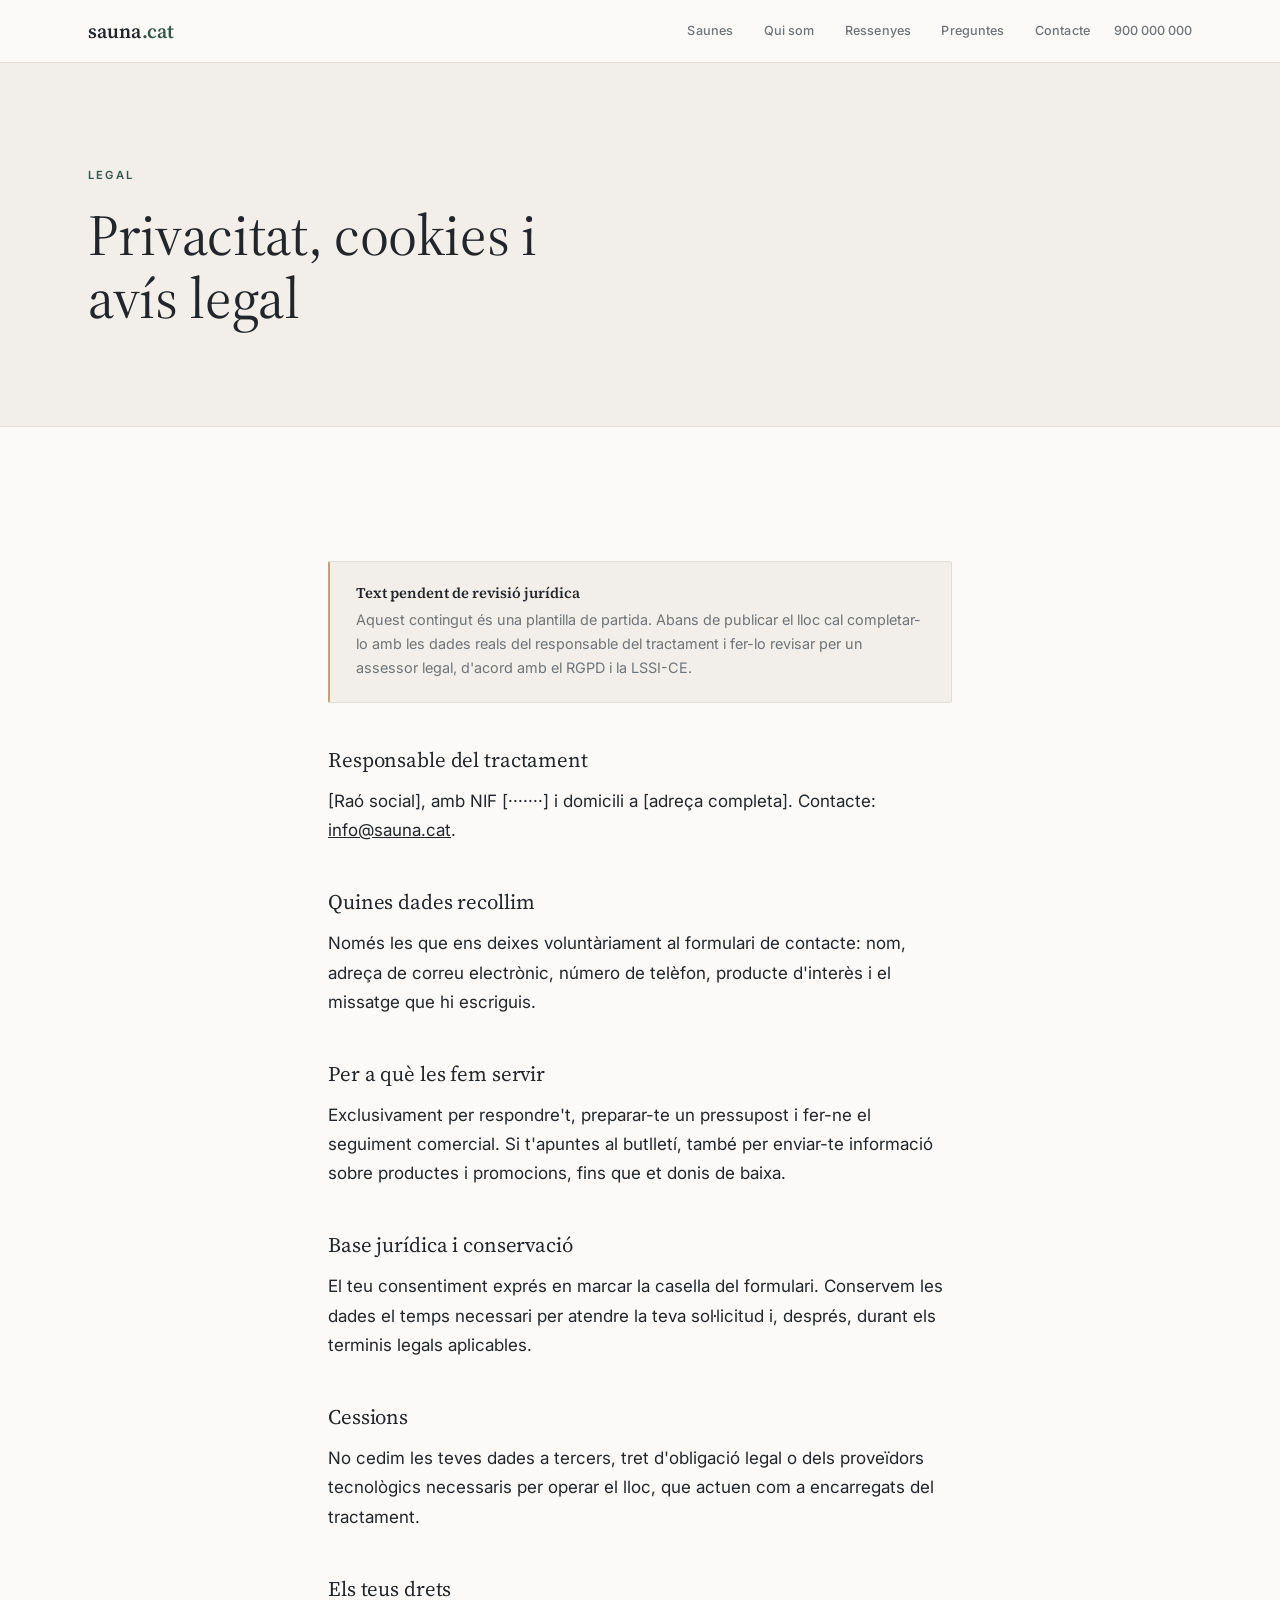
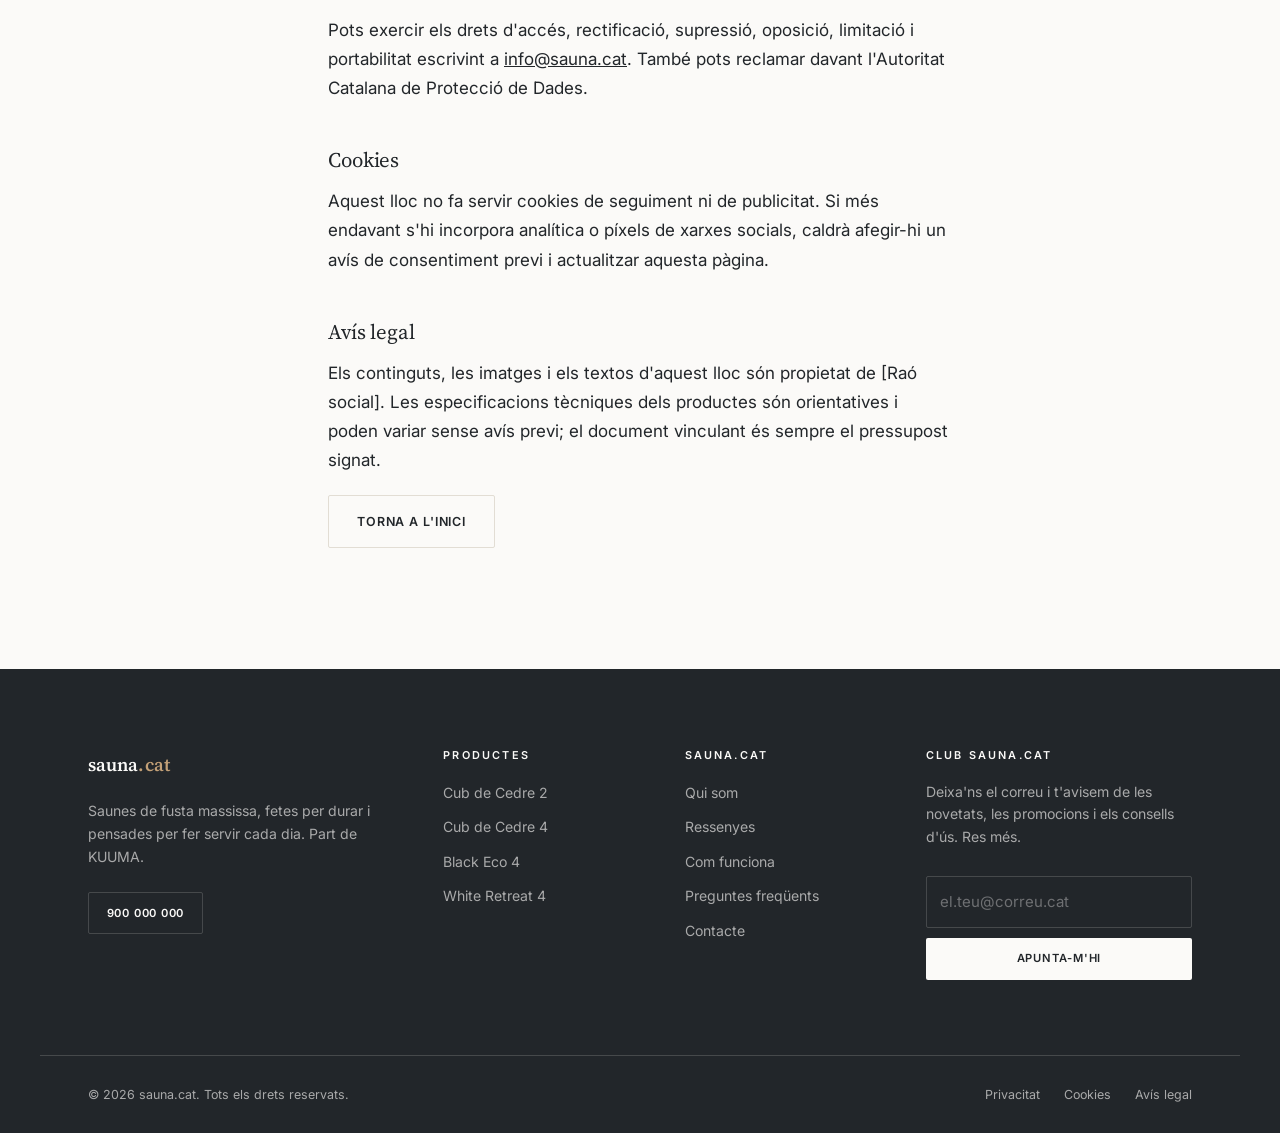
==== privacitat.html @ 66b25e7d "Lloc web estàtic de sauna.cat Web en català per a sauna.cat, divisió domèstica de KUUMA: HTML, CSS i" ====
﻿<!DOCTYPE html>
<html lang="ca">
<head>
<meta charset="utf-8">
<meta name="viewport" content="width=device-width, initial-scale=1">
<title>Privacitat i avís legal · sauna.cat</title>
<meta name="description" content="Política de privacitat, cookies i avís legal de sauna.cat.">
<meta name="robots" content="noindex, follow">
<meta name="theme-color" content="#22262A">
<link rel="icon" href="assets/img/favicon.svg" type="image/svg+xml">
<link rel="preconnect" href="https://fonts.googleapis.com">
<link rel="preconnect" href="https://fonts.gstatic.com" crossorigin>
<link rel="stylesheet" href="https://fonts.googleapis.com/css2?family=Inter:wght@400;500;600&family=Source+Serif+4:ital,opsz,wght@0,8..60,400;0,8..60,600;1,8..60,400&display=swap"><link rel="stylesheet" href="assets/css/estils.css">
</head>
<body>
<a class="salta" href="#principal">Salta al contingut</a>

<header class="capcalera">
  <div class="contenidor capcalera__cos">
    <a class="logotip" href="index.html" aria-label="sauna.cat, inici">
      <span class="logotip__marca">sauna</span><span class="logotip__punt">.cat</span>
    </a>
    <nav class="nav" aria-label="Navegació principal">
      <a href="index.html#saunes" class="nav__enllac">Saunes</a>
      <a href="index.html#qui-som" class="nav__enllac">Qui som</a>
      <a href="index.html#ressenyes" class="nav__enllac">Ressenyes</a>
      <a href="index.html#preguntes" class="nav__enllac">Preguntes</a>
      <a href="index.html#contacte" class="nav__enllac">Contacte</a>
    </nav>
    <div class="capcalera__accions">
      <a class="capcalera__tel" href="tel:+34900000000">900 000 000</a>
      <button class="hamburguesa" aria-expanded="false" aria-controls="menu-mobil" aria-label="Obre el menú">
        <span></span><span></span><span></span>
      </button>
    </div>
  </div>
  <div class="menu-mobil" id="menu-mobil" hidden>
    <a href="index.html#saunes">Saunes</a>
    <a href="index.html#qui-som">Qui som</a>
    <a href="index.html#ressenyes">Ressenyes</a>
    <a href="index.html#preguntes">Preguntes</a>
    <a href="index.html#contacte">Contacte</a>
    <a href="tel:+34900000000" class="menu-mobil__tel">900 000 000</a>
  </div>
</header>

<main id="principal">

<section class="capcalera-pagina">
  <div class="contenidor">
    <p class="etiqueta">Legal</p>
    <h1>Privacitat, cookies i avís legal</h1>
  </div>
</section>

<section class="seccio">
  <div class="contenidor contenidor--estret text-llarg">
    <div class="quadre-avis quadre-avis--alerta">
      <h3>Text pendent de revisió jurídica</h3>
      <p>
        Aquest contingut és una plantilla de partida. Abans de publicar el lloc cal completar-lo amb
        les dades reals del responsable del tractament i fer-lo revisar per un assessor legal,
        d'acord amb el RGPD i la LSSI-CE.
      </p>
    </div>

    <h2>Responsable del tractament</h2>
    <p>[Raó social], amb NIF [·······] i domicili a [adreça completa]. Contacte: <a href="mailto:info@sauna.cat">info@sauna.cat</a>.</p>

    <h2>Quines dades recollim</h2>
    <p>
      Només les que ens deixes voluntàriament al formulari de contacte: nom, adreça de correu
      electrònic, número de telèfon, producte d'interès i el missatge que hi escriguis.
    </p>

    <h2>Per a què les fem servir</h2>
    <p>
      Exclusivament per respondre't, preparar-te un pressupost i fer-ne el seguiment comercial. Si
      t'apuntes al butlletí, també per enviar-te informació sobre productes i promocions, fins que
      et donis de baixa.
    </p>

    <h2>Base jurídica i conservació</h2>
    <p>
      El teu consentiment exprés en marcar la casella del formulari. Conservem les dades el temps
      necessari per atendre la teva sol·licitud i, després, durant els terminis legals aplicables.
    </p>

    <h2>Cessions</h2>
    <p>
      No cedim les teves dades a tercers, tret d'obligació legal o dels proveïdors tecnològics
      necessaris per operar el lloc, que actuen com a encarregats del tractament.
    </p>

    <h2>Els teus drets</h2>
    <p>
      Pots exercir els drets d'accés, rectificació, supressió, oposició, limitació i portabilitat
      escrivint a <a href="mailto:info@sauna.cat">info@sauna.cat</a>. També pots reclamar davant
      l'Autoritat Catalana de Protecció de Dades.
    </p>

    <h2 id="cookies">Cookies</h2>
    <p>
      Aquest lloc no fa servir cookies de seguiment ni de publicitat. Si més endavant s'hi incorpora
      analítica o píxels de xarxes socials, caldrà afegir-hi un avís de consentiment previ i
      actualitzar aquesta pàgina.
    </p>

    <h2 id="avis-legal">Avís legal</h2>
    <p>
      Els continguts, les imatges i els textos d'aquest lloc són propietat de [Raó social]. Les
      especificacions tècniques dels productes són orientatives i poden variar sense avís previ; el
      document vinculant és sempre el pressupost signat.
    </p>

    <p><a class="boto boto--contorn" href="index.html">Torna a l'inici</a></p>
  </div>
</section>

</main>

<footer class="peu">
  <div class="contenidor peu__superior">
    <div class="peu__marca">
      <a class="logotip" href="index.html"><span class="logotip__marca">sauna</span><span class="logotip__punt">.cat</span></a>
      <p class="peu__lema">Saunes de fusta massissa, fetes per durar i pensades per fer servir cada dia. Part de KUUMA.</p>
      <a class="boto boto--contorn boto--petit" href="tel:+34900000000">900 000 000</a>
    </div>
    <div class="peu__columna">
      <h3>Productes</h3>
      <a href="productes/cub-de-cedre-2.html">Cub de Cedre 2</a>
      <a href="productes/cub-de-cedre-4.html">Cub de Cedre 4</a>
      <a href="productes/black-eco-4.html">Black Eco 4</a>
      <a href="productes/white-retreat-4.html">White Retreat 4</a>
    </div>
    <div class="peu__columna">
      <h3>sauna.cat</h3>
      <a href="index.html#qui-som">Qui som</a>
      <a href="index.html#ressenyes">Ressenyes</a>
      <a href="index.html#com-funciona">Com funciona</a>
      <a href="index.html#preguntes">Preguntes freqüents</a>
      <a href="index.html#contacte">Contacte</a>
    </div>
    <div class="peu__columna peu__columna--butlleti">
      <h3>Club sauna.cat</h3>
      <p>Deixa'ns el correu i t'avisem de les novetats, les promocions i els consells d'ús. Res més.</p>
      <form class="butlleti" data-formulari-butlleti novalidate>
        <label class="oculta-visual" for="butlleti-correu">Correu electrònic</label>
        <input id="butlleti-correu" type="email" name="correu" placeholder="el.teu@correu.cat" required>
        <button class="boto boto--primari boto--petit" type="submit">Apunta-m'hi</button>
        <p class="butlleti__resposta" role="status" aria-live="polite"></p>
      </form>
    </div>
  </div>
  <div class="contenidor peu__inferior">
    <p>© 2026 sauna.cat. Tots els drets reservats.</p>
    <nav aria-label="Enllaços legals">
      <a href="privacitat.html">Privacitat</a>
      <a href="privacitat.html#cookies">Cookies</a>
      <a href="privacitat.html#avis-legal">Avís legal</a>
    </nav>
  </div>
</footer>

<script src="assets/js/principal.js"></script>
</body>
</html>
---- assets/css/estils.css ----
/* =========================================================================
   sauna.cat · full d'estils
   Llenguatge visual nòrdic: paper d'os, pedra, grafit i avet.
   Poc color, molt aire, línies fines i cap ombra innecessària.

   1. Variables i base
   2. Tipografia i utilitats
   3. Botons i distintius
   4. Capçalera, marquesina i menú
   5. Heroi i capçaleres de pàgina
   6. Seccions genèriques
   7. Targetes de producte
   8. Fitxa de producte
   9. Formularis i modal
  10. Peu de pàgina
  11. Responsive
   ========================================================================= */

/* 1. Variables i base ----------------------------------------------------- */

:root {
  /* superfícies */
  --os: #fbfaf8;
  --sorra: #f2efea;
  --pedra: #e6e1d9;
  --grafit: #22262a;
  --grafit-2: #2c3136;

  /* text */
  --tinta: #22262a;
  --pissarra: #6e7478;

  /* accents */
  --avet: #35544a;
  --avet-clar: #7d9a8f;
  --bedoll: #c3a077;
  --gel: #7c99a8;

  /* línies */
  --linia: #e2ddd4;
  --linia-fosca: rgba(251, 250, 248, 0.16);

  --radi: 2px;
  --radi-gran: 3px;

  /* Titulars amb serif de to editorial; text i interfície amb grotesca neutra. */
  --tipo-titol: "Source Serif 4", "Iowan Old Style", Georgia, "Times New Roman", serif;
  --tipo: "Inter", "Segoe UI", system-ui, -apple-system, "Helvetica Neue", Arial, sans-serif;
  --ample: 1200px;
  --ample-estret: 720px;
  --transicio: 0.25s cubic-bezier(0.4, 0, 0.2, 1);
}

*,
*::before,
*::after {
  box-sizing: border-box;
}

html {
  scroll-behavior: smooth;
  scroll-padding-top: 76px;
  -webkit-text-size-adjust: 100%;
}

body {
  margin: 0;
  font-family: var(--tipo);
  font-size: 17px;
  line-height: 1.72;
  color: var(--tinta);
  background: var(--os);
  -webkit-font-smoothing: antialiased;
}

img {
  max-width: 100%;
  height: auto;
  display: block;
}

a {
  color: inherit;
}

button {
  font: inherit;
  cursor: pointer;
}

:focus-visible {
  outline: 2px solid var(--avet);
  outline-offset: 3px;
}

.salta {
  position: absolute;
  left: -9999px;
  top: 0;
  z-index: 200;
  background: var(--grafit);
  color: var(--os);
  padding: 0.75rem 1.25rem;
}

.salta:focus {
  left: 0;
}

.oculta-visual {
  position: absolute;
  width: 1px;
  height: 1px;
  overflow: hidden;
  clip: rect(0 0 0 0);
  white-space: nowrap;
}

/* 2. Tipografia i utilitats ----------------------------------------------- */

h1,
h2,
h3 {
  margin: 0 0 0.7em;
  font-family: var(--tipo-titol);
  font-weight: 400;
  line-height: 1.18;
  letter-spacing: -0.006em;
}

h1 {
  font-size: clamp(2.2rem, 4.6vw, 3.6rem);
  line-height: 1.1;
}

h2 {
  font-size: clamp(1.7rem, 3vw, 2.4rem);
}

h3 {
  font-size: 1.1rem;
  font-weight: 600;
  letter-spacing: 0;
}

p {
  margin: 0 0 1.15em;
}

.contenidor {
  width: 100%;
  max-width: var(--ample);
  margin: 0 auto;
  padding: 0 clamp(1.25rem, 5vw, 3rem);
}

.contenidor--estret {
  max-width: var(--ample-estret);
}

.centrat {
  text-align: center;
}

.etiqueta {
  display: inline-block;
  margin: 0 0 1.1rem;
  font-size: 0.7rem;
  font-weight: 600;
  letter-spacing: 0.2em;
  text-transform: uppercase;
  color: var(--avet);
}

.etiqueta--clara {
  color: var(--bedoll);
}

.llista-marcada {
  list-style: none;
  margin: 1.6rem 0;
  padding: 0;
  display: grid;
  gap: 0.7rem;
}

.llista-marcada li {
  position: relative;
  padding-left: 1.7rem;
  line-height: 1.55;
}

.llista-marcada li::before {
  content: "";
  position: absolute;
  left: 0;
  top: 0.45em;
  width: 0.8rem;
  height: 0.42rem;
  border-left: 1.5px solid var(--avet);
  border-bottom: 1.5px solid var(--avet);
  transform: rotate(-45deg);
}

.text-llarg h2 {
  margin-top: 2.8rem;
  font-size: 1.3rem;
}

.peu-nota {
  margin: 3rem auto 0;
  max-width: 640px;
  font-size: 0.84rem;
  line-height: 1.65;
  opacity: 0.55;
  text-align: center;
}

.icona {
  width: 24px;
  height: 24px;
}

.estrelles {
  color: var(--bedoll);
  letter-spacing: 0.24em;
  font-size: 0.8rem;
}

.estrelles--gran {
  font-size: 1.25rem;
}

/* 3. Botons i distintius --------------------------------------------------- */

.boto {
  display: inline-flex;
  align-items: center;
  justify-content: center;
  gap: 0.5rem;
  padding: 0.9rem 1.75rem;
  border: 1px solid transparent;
  border-radius: var(--radi);
  font-size: 0.78rem;
  font-weight: 600;
  letter-spacing: 0.07em;
  text-transform: uppercase;
  text-decoration: none;
  text-align: center;
  transition: background var(--transicio), color var(--transicio), border-color var(--transicio);
}

.boto--primari {
  background: var(--grafit);
  color: var(--os);
}

.boto--primari:hover {
  background: var(--avet);
}

.boto--contorn {
  border-color: var(--linia);
  color: var(--tinta);
  background: transparent;
}

.boto--contorn:hover {
  border-color: var(--grafit);
  background: var(--grafit);
  color: var(--os);
}

.boto--clar {
  background: var(--os);
  color: var(--grafit);
}

.boto--clar:hover {
  background: var(--bedoll);
  color: var(--grafit);
}

.boto--petit {
  padding: 0.65rem 1.1rem;
  font-size: 0.7rem;
}

.boto--ple {
  width: 100%;
}

.seccio--fosca .boto--contorn,
.peu .boto--contorn {
  color: var(--os);
  border-color: var(--linia-fosca);
}

.seccio--fosca .boto--contorn:hover,
.peu .boto--contorn:hover {
  background: var(--os);
  border-color: var(--os);
  color: var(--grafit);
}

.distintiu {
  position: absolute;
  z-index: 2;
  padding: 0.35rem 0.65rem;
  border-radius: var(--radi);
  font-size: 0.62rem;
  font-weight: 600;
  letter-spacing: 0.12em;
  text-transform: uppercase;
}

.distintiu--oferta {
  top: 0.85rem;
  left: 0.85rem;
  background: var(--avet);
  color: var(--os);
}

.distintiu--tipus {
  top: 0.85rem;
  right: 0.85rem;
  background: rgba(251, 250, 248, 0.88);
  color: var(--pissarra);
}

/* 4. Capçalera, marquesina i menú ------------------------------------------ */

.marquesina {
  background: var(--grafit);
  color: rgba(251, 250, 248, 0.72);
  overflow: hidden;
  padding: 0.4rem 0;
}

.marquesina__pista {
  display: flex;
  width: max-content;
  animation: desplaca 62s linear infinite;
}

.marquesina__item {
  padding: 0 1.75rem;
  font-size: 0.62rem;
  font-weight: 500;
  letter-spacing: 0.24em;
  text-transform: uppercase;
  white-space: nowrap;
}

.marquesina__item::after {
  content: "·";
  margin-left: 1.75rem;
  opacity: 0.35;
}

@keyframes desplaca {
  from {
    transform: translateX(0);
  }
  to {
    transform: translateX(-33.333%);
  }
}

.capcalera {
  position: sticky;
  top: 0;
  z-index: 90;
  background: rgba(251, 250, 248, 0.9);
  backdrop-filter: blur(14px);
  border-bottom: 1px solid var(--linia);
  transition: box-shadow var(--transicio);
}

.capcalera__cos {
  display: flex;
  align-items: center;
  justify-content: space-between;
  gap: 1.5rem;
  min-height: 62px;
  transition: min-height var(--transicio);
}

/* En desplaçar-se, la capçalera s'aprima uns quants píxels. */
.capcalera.es-compacta .capcalera__cos {
  min-height: 52px;
}

.logotip {
  font-family: var(--tipo-titol);
  font-size: 1.24rem;
  font-weight: 600;
  letter-spacing: 0.005em;
  text-decoration: none;
  white-space: nowrap;
}

.logotip__punt {
  color: var(--avet);
}

.nav {
  display: flex;
  gap: 1.9rem;
  margin-left: auto;
}

.nav__enllac {
  position: relative;
  font-size: 0.79rem;
  font-weight: 500;
  letter-spacing: 0.01em;
  text-decoration: none;
  padding: 0.3rem 0;
  color: var(--pissarra);
  transition: color var(--transicio);
}

.nav__enllac:hover,
.nav__enllac.es-actiu {
  color: var(--tinta);
}

.nav__enllac::after {
  content: "";
  position: absolute;
  left: 0;
  bottom: 0;
  width: 0;
  height: 1px;
  background: var(--avet);
  transition: width var(--transicio);
}

.nav__enllac:hover::after,
.nav__enllac.es-actiu::after {
  width: 100%;
}

.capcalera__accions {
  display: flex;
  align-items: center;
  gap: 1rem;
}

.capcalera__tel {
  font-size: 0.79rem;
  font-weight: 500;
  color: var(--pissarra);
  text-decoration: none;
  white-space: nowrap;
  transition: color var(--transicio);
}

.capcalera__tel:hover {
  color: var(--tinta);
}

.hamburguesa {
  display: none;
  flex-direction: column;
  justify-content: center;
  gap: 5px;
  width: 38px;
  height: 38px;
  padding: 0;
  border: 0;
  background: transparent;
}

.hamburguesa span {
  display: block;
  width: 19px;
  height: 1.5px;
  margin: 0 auto;
  background: var(--tinta);
  transition: transform var(--transicio), opacity var(--transicio);
}

.hamburguesa[aria-expanded="true"] span:nth-child(1) {
  transform: translateY(6.5px) rotate(45deg);
}

.hamburguesa[aria-expanded="true"] span:nth-child(2) {
  opacity: 0;
}

.hamburguesa[aria-expanded="true"] span:nth-child(3) {
  transform: translateY(-6.5px) rotate(-45deg);
}

/* L'atribut `hidden` ha de guanyar sobre el `display: grid` d'aquí sota. */
.menu-mobil[hidden] {
  display: none;
}

.menu-mobil {
  display: grid;
  border-top: 1px solid var(--linia);
  background: var(--os);
  padding: 0.25rem clamp(1.25rem, 5vw, 3rem) 1.25rem;
}

.menu-mobil a {
  padding: 0.85rem 0;
  border-bottom: 1px solid var(--linia);
  font-size: 0.92rem;
  font-weight: 500;
  text-decoration: none;
}

.menu-mobil__tel {
  color: var(--avet);
  border-bottom: 0;
}

/* 5. Heroi i capçaleres de pàgina ------------------------------------------ */

.heroi {
  position: relative;
  display: flex;
  align-items: flex-end;
  min-height: min(76vh, 680px);
  padding: 5rem 0 4rem;
  color: var(--os);
  background: var(--grafit);
  overflow: hidden;
}

.heroi__fons {
  position: absolute;
  inset: 0;
  width: 100%;
  height: 100%;
  object-fit: cover;
}

.heroi__cos {
  position: relative;
  z-index: 2;
  max-width: 760px;
}

.heroi h1 {
  margin-bottom: 1.2rem;
  font-weight: 400;
}

.heroi h1 span {
  color: var(--bedoll);
}

.heroi__text {
  max-width: 520px;
  font-size: 1.02rem;
  color: rgba(251, 250, 248, 0.8);
}

.heroi__accions {
  display: flex;
  flex-wrap: wrap;
  gap: 0.75rem;
  margin: 2rem 0 2.4rem;
}

.heroi__punts {
  display: flex;
  flex-wrap: wrap;
  gap: 2rem;
  margin: 0;
  padding: 1.5rem 0 0;
  list-style: none;
  border-top: 1px solid var(--linia-fosca);
  font-size: 0.72rem;
  font-weight: 500;
  letter-spacing: 0.1em;
  text-transform: uppercase;
  color: rgba(251, 250, 248, 0.72);
}

.capcalera-pagina {
  padding: clamp(3.5rem, 8vw, 6rem) 0 clamp(2.5rem, 5vw, 3.5rem);
  background: var(--sorra);
  border-bottom: 1px solid var(--linia);
}

.capcalera-pagina h1 {
  max-width: 18ch;
}

.capcalera-pagina__text {
  max-width: 60ch;
  font-size: 1.02rem;
  color: var(--pissarra);
}

/* 6. Seccions genèriques ---------------------------------------------------- */

.seccio {
  padding: clamp(4rem, 8vw, 7.5rem) 0;
}

.seccio--crema {
  background: var(--sorra);
}

.seccio--fosca {
  background: var(--grafit);
  color: rgba(251, 250, 248, 0.82);
}

.seccio--fosca h2,
.seccio--fosca h3 {
  color: var(--os);
}

.seccio--fosca .etiqueta {
  color: var(--bedoll);
}

.seccio__capcalera {
  max-width: 640px;
  margin: 0 auto clamp(2.5rem, 5vw, 4rem);
  text-align: center;
}

.seccio__capcalera--esquerra {
  margin-left: 0;
  text-align: left;
}

.seccio__intro {
  font-size: 1rem;
  color: var(--pissarra);
  margin-bottom: 0;
}

.seccio--fosca .seccio__intro {
  color: rgba(251, 250, 248, 0.65);
}

/* Garanties */

.seccio--garanties {
  padding: 0;
}

.garanties {
  display: grid;
  grid-template-columns: repeat(3, 1fr);
  gap: 0;
  border-bottom: 1px solid var(--linia);
  max-width: none;
  padding: 0;
}

.garantia {
  padding: clamp(2.2rem, 4vw, 3.2rem) clamp(1.5rem, 3vw, 2.6rem);
  text-align: center;
  border-left: 1px solid var(--linia);
}

.garantia:first-child {
  border-left: 0;
}

.garantia__icona {
  display: inline-flex;
  align-items: center;
  justify-content: center;
  width: 44px;
  height: 44px;
  margin-bottom: 1.1rem;
  color: var(--avet);
}

.garantia h3 {
  font-size: 0.96rem;
  margin-bottom: 0.45rem;
}

.garantia p {
  margin: 0;
  font-size: 0.9rem;
  line-height: 1.6;
  color: var(--pissarra);
}

/* Blocs de dues columnes */

.duo {
  display: grid;
  grid-template-columns: 1fr 1fr;
  gap: clamp(2.5rem, 6vw, 5.5rem);
  align-items: center;
}

.duo--invertit .duo__text {
  order: 2;
}

.duo__text h2 {
  margin-bottom: 1.1rem;
}

.duo__text p {
  color: var(--pissarra);
}

.duo__imatge {
  margin: 0;
}

.duo__imatge img {
  width: 100%;
  border-radius: var(--radi-gran);
}

.duo__imatge figcaption {
  margin-top: 1rem;
  font-size: 0.82rem;
  color: var(--pissarra);
}

/* Beneficis */

.beneficis {
  display: grid;
  grid-template-columns: repeat(auto-fit, minmax(250px, 1fr));
  gap: clamp(2rem, 4vw, 3.5rem);
}

.benefici {
  padding-top: 1.5rem;
  border-top: 1px solid var(--linia-fosca);
}

.seccio:not(.seccio--fosca) .benefici {
  border-top-color: var(--linia);
}

.benefici h3 {
  font-size: 1.1rem;
  margin-bottom: 0.5rem;
}

.benefici__text {
  font-size: 0.92rem;
  opacity: 0.7;
  margin-bottom: 1.3rem;
}

.benefici ul {
  margin: 0;
  padding: 0;
  list-style: none;
  display: grid;
  gap: 0.6rem;
}

.benefici li {
  position: relative;
  padding-left: 1.2rem;
  font-size: 0.92rem;
  line-height: 1.5;
}

.benefici li::before {
  content: "";
  position: absolute;
  left: 0;
  top: 0.68em;
  width: 5px;
  height: 1px;
  background: var(--bedoll);
}

.seccio:not(.seccio--fosca) .benefici li::before {
  background: var(--avet-clar);
}

/* Passos */

.passos {
  display: grid;
  grid-template-columns: repeat(auto-fit, minmax(210px, 1fr));
  gap: clamp(1.8rem, 3.5vw, 3rem);
  margin: 0;
  padding: 0;
  list-style: none;
}

.pas {
  padding-top: 1.3rem;
  border-top: 1px solid var(--grafit);
}

.pas__numero {
  display: block;
  margin-bottom: 0.9rem;
  font-size: 0.72rem;
  font-weight: 600;
  letter-spacing: 0.18em;
  color: var(--avet);
}

.pas h3 {
  font-size: 1rem;
  margin-bottom: 0.4rem;
}

.pas p {
  margin: 0;
  font-size: 0.91rem;
  line-height: 1.6;
  color: var(--pissarra);
}

/* Testimonis */

.testimonis {
  display: grid;
  grid-template-columns: repeat(auto-fit, minmax(270px, 1fr));
  gap: clamp(1.5rem, 3vw, 2.5rem);
}

.testimoni {
  margin: 0;
  padding-top: 1.4rem;
  border-top: 1px solid var(--linia);
  display: flex;
  flex-direction: column;
  gap: 1rem;
}

.testimoni blockquote {
  margin: 0;
  font-size: 0.98rem;
  line-height: 1.65;
  color: var(--tinta);
}

.testimoni figcaption {
  margin-top: auto;
  font-size: 0.8rem;
  font-weight: 600;
  color: var(--tinta);
}

.testimoni figcaption span {
  display: block;
  margin-top: 0.25rem;
  font-weight: 400;
  letter-spacing: 0.14em;
  text-transform: uppercase;
  font-size: 0.64rem;
  color: var(--pissarra);
}

.testimonis + .centrat {
  margin-top: 3rem;
}

.cita-gran {
  margin: 1.4rem 0 1rem;
  font-family: var(--tipo-titol);
  font-size: clamp(1.25rem, 2.5vw, 1.7rem);
  line-height: 1.5;
  font-weight: 400;
  font-style: italic;
  color: var(--os);
}

.cita-gran__autor {
  font-size: 0.72rem;
  font-weight: 500;
  letter-spacing: 0.18em;
  text-transform: uppercase;
  color: var(--bedoll);
}

/* FAQ */

.faq {
  border-top: 1px solid var(--linia);
}

.faq__item {
  border-bottom: 1px solid var(--linia);
}

.faq__item summary {
  position: relative;
  padding: 1.35rem 3rem 1.35rem 0;
  font-size: 0.99rem;
  font-weight: 500;
  cursor: pointer;
  list-style: none;
  transition: color var(--transicio);
}

.faq__item summary:hover {
  color: var(--avet);
}

.faq__item summary::-webkit-details-marker {
  display: none;
}

.faq__item summary::before,
.faq__item summary::after {
  content: "";
  position: absolute;
  right: 0.5rem;
  top: 50%;
  background: var(--avet);
  transition: transform var(--transicio), opacity var(--transicio);
}

.faq__item summary::before {
  width: 13px;
  height: 1px;
  transform: translateY(-50%);
}

.faq__item summary::after {
  width: 1px;
  height: 13px;
  right: 14px; /* centrat sobre la barra horitzontal */
  transform: translateY(-50%);
}

.faq__item[open] summary::after {
  opacity: 0;
}

.faq__resposta {
  padding: 0 3rem 1.6rem 0;
  color: var(--pissarra);
}

.faq__resposta p {
  margin: 0;
  line-height: 1.7;
}

/* CTA final */

.cta-final {
  background: var(--sorra);
  border-top: 1px solid var(--linia);
}

.cta-final__text {
  font-size: 1.02rem;
  color: var(--pissarra);
}

.cta-final__accions {
  display: flex;
  flex-wrap: wrap;
  justify-content: center;
  gap: 0.75rem;
  margin-top: 2rem;
}

/* Quadre d'avís */

.quadre-avis {
  margin: 2rem 0 0;
  padding: 1.4rem 1.6rem;
  border: 1px solid var(--linia);
  background: var(--sorra);
  border-radius: var(--radi);
}

.seccio--crema .quadre-avis {
  background: var(--os);
}

.quadre-avis h3 {
  margin-bottom: 0.4rem;
  font-size: 0.92rem;
}

.quadre-avis p {
  margin: 0;
  font-size: 0.9rem;
  line-height: 1.65;
  color: var(--pissarra);
}

.quadre-avis--alerta {
  border-left: 2px solid var(--bedoll);
}

/* 7. Targetes de producte --------------------------------------------------- */

.graella {
  display: grid;
  grid-template-columns: repeat(auto-fit, minmax(260px, 1fr));
  gap: clamp(1.5rem, 3vw, 2.75rem);
}

.targeta {
  display: flex;
  flex-direction: column;
}

.targeta__imatge {
  position: relative;
  display: block;
  background: var(--sorra);
  border: 1px solid var(--linia);
  border-radius: var(--radi-gran);
  overflow: hidden;
}

.seccio--crema .targeta__imatge {
  background: var(--os);
}

.targeta__imatge img {
  width: 100%;
  aspect-ratio: 4 / 3;
  object-fit: cover;
  transition: transform 0.5s cubic-bezier(0.2, 0.7, 0.3, 1);
}

.targeta__imatge:hover img {
  transform: scale(1.03);
}

.targeta__cos {
  display: flex;
  flex-direction: column;
  gap: 0.3rem;
  padding: 1.3rem 0 0;
  flex: 1;
}

.targeta__titol {
  margin: 0;
  font-size: 1.1rem;
}

.targeta__titol a {
  text-decoration: none;
}

.targeta__subtitol {
  margin: 0;
  font-size: 0.86rem;
  color: var(--pissarra);
}

.targeta__preu {
  margin: 0.7rem 0 1.3rem;
  display: flex;
  align-items: baseline;
  gap: 0.6rem;
}

.targeta__preu strong {
  font-family: var(--tipo-titol);
  font-size: 1.18rem;
  font-weight: 600;
}

.targeta__preu s {
  color: var(--pissarra);
  font-size: 0.88rem;
}

.targeta__accions {
  display: flex;
  gap: 0.6rem;
  margin-top: auto;
}

.targeta__accions .boto {
  flex: 1;
}

/* 8. Fitxa de producte ------------------------------------------------------ */

.molla {
  padding: 1.1rem 0;
  border-bottom: 1px solid var(--linia);
  font-size: 0.76rem;
  color: var(--pissarra);
}

.molla a {
  text-decoration: none;
}

.molla a:hover {
  color: var(--tinta);
}

.molla span {
  margin: 0 0.4rem;
  opacity: 0.45;
}

.fitxa {
  padding: clamp(2.5rem, 5vw, 4.5rem) 0;
}

.fitxa__cos {
  display: grid;
  grid-template-columns: 1.1fr 1fr;
  gap: clamp(2.5rem, 6vw, 5rem);
  align-items: start;
}

.fitxa__galeria {
  position: relative;
  border: 1px solid var(--linia);
  border-radius: var(--radi-gran);
  overflow: hidden;
  background: var(--sorra);
}

.fitxa__galeria img {
  width: 100%;
}

/* Galeria amb miniatures (fitxes amb fotografia) */

.galeria__principal {
  aspect-ratio: 4 / 3;
  object-fit: cover;
}

.galeria__minis {
  display: grid;
  grid-template-columns: repeat(3, 1fr);
  gap: 0.6rem;
  margin-top: 0.6rem;
}

.galeria__mini {
  padding: 0;
  border: 1px solid var(--linia);
  border-radius: var(--radi);
  overflow: hidden;
  background: var(--sorra);
  transition: border-color var(--transicio), opacity var(--transicio);
  opacity: 0.75;
}

.galeria__mini:hover {
  opacity: 1;
}

.galeria__mini[aria-current="true"] {
  border-color: var(--avet);
  opacity: 1;
}

.galeria__mini img {
  width: 100%;
  aspect-ratio: 4 / 3;
  object-fit: cover;
  display: block;
}

.fitxa__info h1 {
  font-size: clamp(1.9rem, 3.6vw, 2.7rem);
  margin-bottom: 0.35rem;
}

.fitxa__subtitol {
  font-size: 1rem;
  color: var(--pissarra);
}

.fitxa__preu {
  display: flex;
  align-items: baseline;
  flex-wrap: wrap;
  gap: 0.8rem;
  margin: 1.6rem 0;
  padding-bottom: 1.6rem;
  border-bottom: 1px solid var(--linia);
}

.fitxa__preu strong {
  font-family: var(--tipo-titol);
  font-size: 1.85rem;
  font-weight: 600;
  letter-spacing: -0.005em;
}

.fitxa__preu s {
  color: var(--pissarra);
}

.fitxa__iva {
  flex-basis: 100%;
  font-size: 0.78rem;
  color: var(--pissarra);
}

.fitxa__punts {
  margin: 1.5rem 0;
  padding: 0;
  list-style: none;
  display: grid;
  gap: 0.55rem;
}

.fitxa__punts li {
  position: relative;
  padding-left: 1.2rem;
  font-size: 0.93rem;
  line-height: 1.55;
}

.fitxa__punts li::before {
  content: "";
  position: absolute;
  left: 0;
  top: 0.72em;
  width: 6px;
  height: 1px;
  background: var(--avet-clar);
}

.fitxa__accions {
  display: grid;
  gap: 0.65rem;
  margin: 2rem 0 1.1rem;
}

.fitxa__nota {
  font-size: 0.86rem;
  line-height: 1.6;
  color: var(--pissarra);
}

.fitxa__confianca {
  display: flex;
  flex-wrap: wrap;
  gap: 1.6rem;
  margin: 1.6rem 0 0;
  padding: 1.3rem 0 0;
  border-top: 1px solid var(--linia);
  list-style: none;
  font-size: 0.7rem;
  font-weight: 500;
  letter-spacing: 0.1em;
  text-transform: uppercase;
  color: var(--pissarra);
}

.especificacions {
  display: grid;
  grid-template-columns: 1.35fr 1fr;
  gap: clamp(2.5rem, 6vw, 5rem);
  align-items: start;
}

.especificacions h2 {
  font-size: 1.35rem;
  margin-bottom: 1.3rem;
}

.especificacions dl {
  margin: 0;
  border-top: 1px solid var(--linia);
}

.especificacions dl > div {
  display: grid;
  grid-template-columns: 40% 1fr;
  gap: 1rem;
  padding: 0.9rem 0;
  border-bottom: 1px solid var(--linia);
}

.especificacions dt {
  font-weight: 500;
  font-size: 0.88rem;
}

.especificacions dd {
  margin: 0;
  font-size: 0.93rem;
  color: var(--pissarra);
}

/* 9. Formularis i modal ----------------------------------------------------- */

.formulari {
  display: grid;
  gap: 1.1rem;
}

.formulari__filera {
  display: grid;
  grid-template-columns: 1fr 1fr;
  gap: 1.1rem;
}

.camp {
  display: grid;
  gap: 0.45rem;
}

.camp label {
  font-size: 0.72rem;
  font-weight: 600;
  letter-spacing: 0.12em;
  text-transform: uppercase;
  color: var(--pissarra);
}

.camp label span {
  font-weight: 400;
  text-transform: none;
  letter-spacing: 0;
}

.camp input,
.camp select,
.camp textarea,
.butlleti input {
  width: 100%;
  padding: 0.75rem 0.85rem;
  border: 1px solid var(--linia);
  border-radius: var(--radi);
  background: var(--os);
  font: inherit;
  font-size: 0.94rem;
  color: var(--tinta);
  transition: border-color var(--transicio);
}

.camp input:focus,
.camp select:focus,
.camp textarea:focus {
  border-color: var(--avet);
  outline: none;
}

.camp input.te-error,
.camp select.te-error {
  border-color: #a6564a;
}

.camp textarea {
  resize: vertical;
  min-height: 96px;
}

.camp__ajuda {
  margin: -0.5rem 0 0;
  font-size: 0.8rem;
  color: var(--pissarra);
}

.consentiment {
  display: flex;
  align-items: flex-start;
  gap: 0.7rem;
  font-size: 0.84rem;
  line-height: 1.5;
  color: var(--pissarra);
}

.consentiment input {
  margin-top: 0.22rem;
  width: 16px;
  height: 16px;
  accent-color: var(--avet);
  flex-shrink: 0;
}

.formulari__error {
  margin: 0;
  padding: 0.7rem 0.9rem;
  border-left: 2px solid #a6564a;
  background: rgba(166, 86, 74, 0.07);
  color: #8c4437;
  font-size: 0.86rem;
}

.formulari__nota {
  margin: 0;
  font-size: 0.8rem;
  color: var(--pissarra);
  text-align: center;
}

.formulari__exit {
  text-align: center;
  padding: 1.5rem 0;
}

.formulari__exit .marca-exit {
  display: inline-flex;
  align-items: center;
  justify-content: center;
  width: 54px;
  height: 54px;
  margin-bottom: 1.3rem;
  border: 1px solid var(--avet);
  border-radius: 50%;
  color: var(--avet);
  font-size: 1.4rem;
}

.modal[hidden] {
  display: none;
}

.modal {
  position: fixed;
  inset: 0;
  z-index: 120;
  display: flex;
  align-items: center;
  justify-content: center;
  padding: 1rem;
}

.modal__vel {
  position: absolute;
  inset: 0;
  background: rgba(34, 38, 42, 0.55);
  backdrop-filter: blur(2px);
  animation: apareix 0.2s ease;
}

.modal__caixa {
  position: relative;
  z-index: 2;
  width: min(620px, 100%);
  max-height: 92vh;
  overflow-y: auto;
  padding: clamp(1.8rem, 4vw, 2.8rem);
  background: var(--os);
  border-radius: var(--radi-gran);
  animation: puja 0.28s cubic-bezier(0.2, 0.9, 0.3, 1);
}

.modal__caixa h2 {
  font-size: clamp(1.4rem, 2.8vw, 1.8rem);
}

.modal__intro {
  color: var(--pissarra);
  font-size: 0.94rem;
}

.modal__tanca {
  position: absolute;
  top: 0.8rem;
  right: 1rem;
  width: 36px;
  height: 36px;
  border: 0;
  border-radius: 50%;
  background: transparent;
  font-size: 1.5rem;
  line-height: 1;
  color: var(--pissarra);
}

.modal__tanca:hover {
  background: var(--sorra);
  color: var(--tinta);
}

@keyframes apareix {
  from {
    opacity: 0;
  }
}

@keyframes puja {
  from {
    opacity: 0;
    transform: translateY(14px);
  }
}

/* Pàgina de contacte */

.contacte {
  display: grid;
  grid-template-columns: 1.25fr 1fr;
  gap: clamp(2.5rem, 6vw, 5rem);
  align-items: start;
}

.contacte h2 {
  font-size: 1.35rem;
}

.dades {
  margin: 0 0 1.5rem;
  border-top: 1px solid var(--linia);
}

.dades > div {
  padding: 0.95rem 0;
  border-bottom: 1px solid var(--linia);
}

.dades dt {
  font-size: 0.68rem;
  font-weight: 600;
  letter-spacing: 0.16em;
  text-transform: uppercase;
  color: var(--pissarra);
  margin-bottom: 0.25rem;
}

.dades dd {
  margin: 0;
  font-size: 0.97rem;
}

.dades a {
  text-decoration: none;
  border-bottom: 1px solid var(--linia);
}

.dades a:hover {
  border-color: var(--avet);
}

/* 10. Peu de pàgina --------------------------------------------------------- */

.peu {
  background: var(--grafit);
  color: rgba(251, 250, 248, 0.62);
  padding: clamp(3.5rem, 7vw, 5rem) 0 1.75rem;
  font-size: 0.88rem;
}

.peu__superior {
  display: grid;
  grid-template-columns: 1.6fr 1fr 1fr 1.4fr;
  gap: clamp(2rem, 4vw, 3.5rem);
  padding-bottom: 3rem;
  border-bottom: 1px solid var(--linia-fosca);
}

.peu .logotip {
  color: var(--os);
  font-size: 1.15rem;
}

.peu .logotip__punt {
  color: var(--bedoll);
}

.peu__lema {
  margin: 1.1rem 0 1.5rem;
  max-width: 32ch;
  line-height: 1.65;
}

.peu__columna {
  display: flex;
  flex-direction: column;
  gap: 0.65rem;
}

.peu__columna h3 {
  margin: 0 0 0.5rem;
  font-family: var(--tipo); /* versaletes petites: millor amb la grotesca */
  color: var(--os);
  font-size: 0.68rem;
  font-weight: 600;
  letter-spacing: 0.2em;
  text-transform: uppercase;
}

.peu__columna a {
  text-decoration: none;
  transition: color var(--transicio);
}

.peu__columna a:hover {
  color: var(--os);
}

.peu__columna--butlleti p {
  margin: 0 0 1.1rem;
  line-height: 1.6;
}

.butlleti {
  display: grid;
  gap: 0.6rem;
}

.butlleti input {
  background: transparent;
  border-color: var(--linia-fosca);
  color: var(--os);
}

.butlleti input::placeholder {
  color: rgba(251, 250, 248, 0.35);
}

.butlleti .boto--primari {
  background: var(--os);
  color: var(--grafit);
}

.butlleti .boto--primari:hover {
  background: var(--bedoll);
}

.butlleti__resposta {
  margin: 0;
  font-size: 0.8rem;
  color: var(--bedoll);
}

.peu__inferior {
  display: flex;
  flex-wrap: wrap;
  align-items: center;
  justify-content: space-between;
  gap: 1rem;
  padding-top: 1.75rem;
  font-size: 0.78rem;
}

.peu__inferior p {
  margin: 0;
}

.peu__inferior nav {
  display: flex;
  gap: 1.5rem;
}

.peu__inferior a {
  text-decoration: none;
}

.peu__inferior a:hover {
  color: var(--os);
}

/* 11. Responsive ------------------------------------------------------------ */

@media (max-width: 1080px) {
  .nav {
    display: none;
  }

  .hamburguesa {
    display: flex;
  }

  .peu__superior {
    grid-template-columns: 1fr 1fr;
  }
}

@media (max-width: 880px) {
  .garanties {
    grid-template-columns: 1fr;
  }

  .garantia {
    border-left: 0;
    border-top: 1px solid var(--linia);
    text-align: left;
    display: grid;
    grid-template-columns: auto 1fr;
    gap: 0 1.2rem;
    align-items: start;
  }

  .garantia:first-child {
    border-top: 0;
  }

  .garantia__icona {
    grid-row: span 2;
    margin-bottom: 0;
  }

  .duo,
  .fitxa__cos,
  .especificacions,
  .contacte {
    grid-template-columns: 1fr;
  }

  .duo--invertit .duo__text {
    order: 0;
  }

  .capcalera__tel {
    display: none;
  }
}

@media (max-width: 720px) {
  .marquesina {
    display: none;
  }

  html {
    scroll-padding-top: 60px;
  }
}

@media (max-width: 620px) {
  body {
    font-size: 16px;
  }

  .capcalera__accions .boto--primari {
    display: none;
  }

  .formulari__filera {
    grid-template-columns: 1fr;
  }

  .targeta__accions {
    flex-direction: column;
  }

  .peu__superior {
    grid-template-columns: 1fr;
  }

  .heroi {
    min-height: 0;
    padding: 3.5rem 0;
  }

  .heroi__punts {
    gap: 1rem 1.6rem;
  }
}

@media (prefers-reduced-motion: reduce) {
  *,
  *::before,
  *::after {
    animation-duration: 0.01ms !important;
    animation-iteration-count: 1 !important;
    transition-duration: 0.01ms !important;
    scroll-behavior: auto !important;
  }
}

@media print {
  .capcalera,
  .marquesina,
  .modal,
  .peu,
  .boto {
    display: none !important;
  }
}
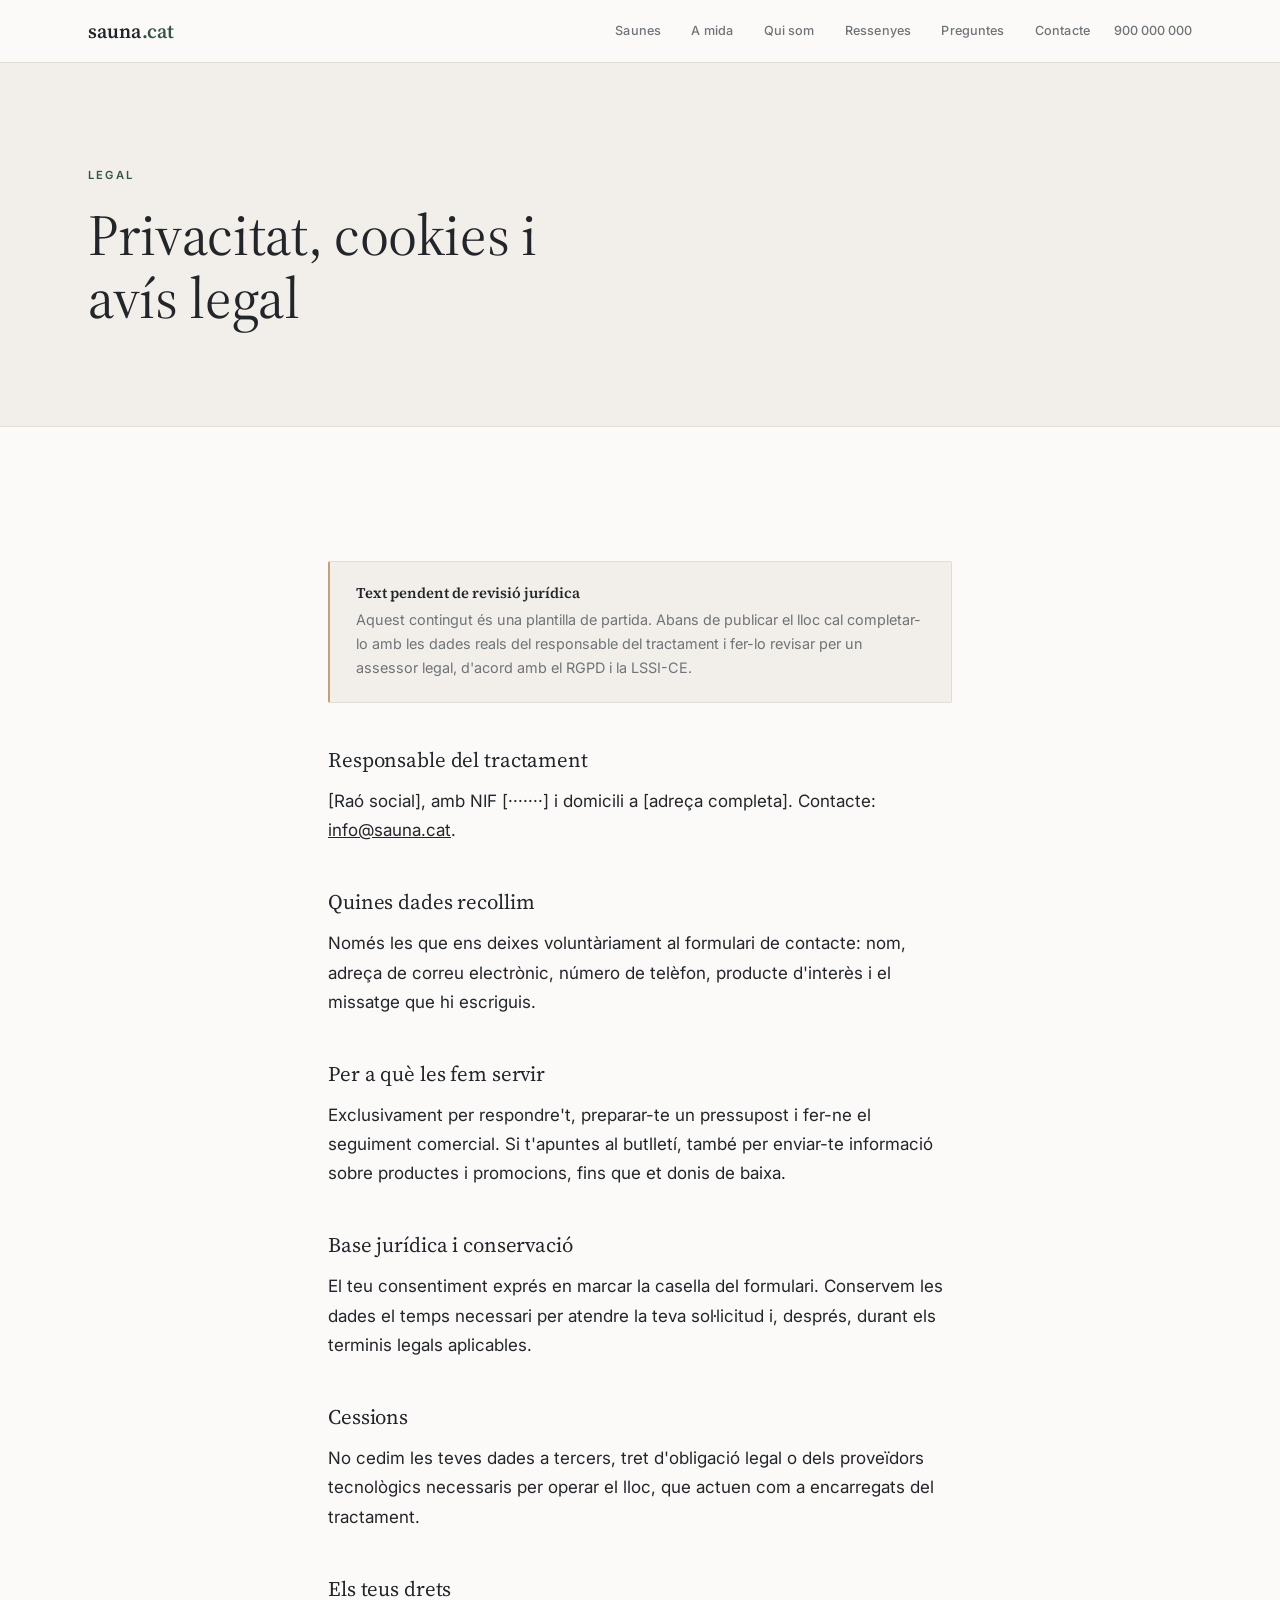
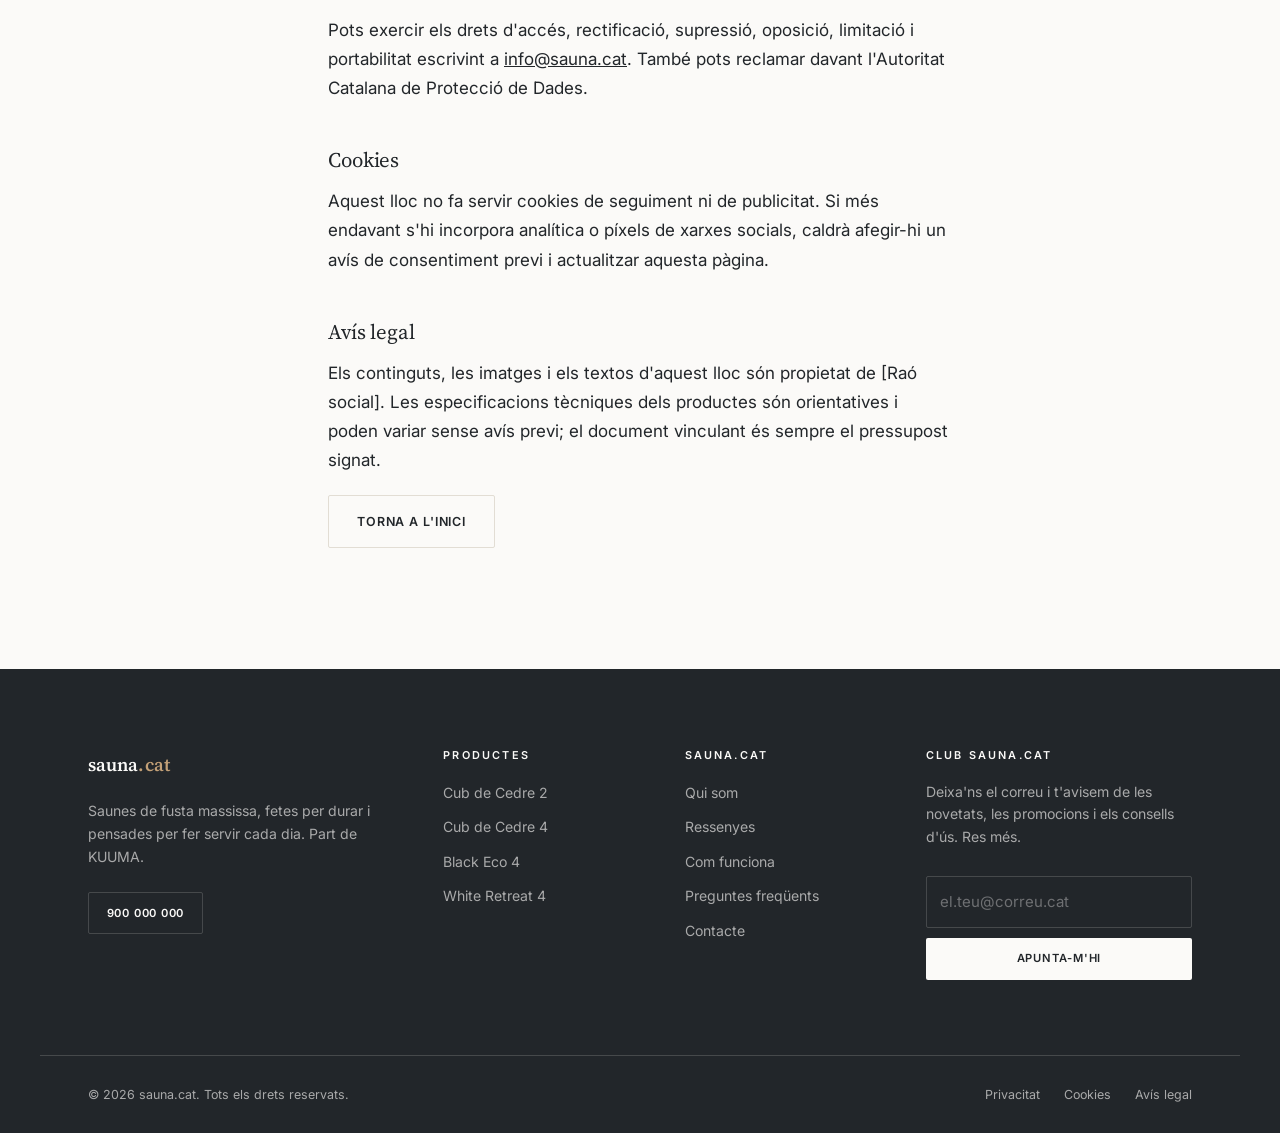
==== commit ae639948: "Portada a tota pantalla, saunes a mida i KUUMA al peu Reorganitza la pàgina seguint la referència de" ====
--- a/privacitat.html
+++ b/privacitat.html
@@ -22,6 +22,7 @@
     </a>
     <nav class="nav" aria-label="Navegació principal">
       <a href="index.html#saunes" class="nav__enllac">Saunes</a>
+      <a href="index.html#personalitzades" class="nav__enllac">A mida</a>
       <a href="index.html#qui-som" class="nav__enllac">Qui som</a>
       <a href="index.html#ressenyes" class="nav__enllac">Ressenyes</a>
       <a href="index.html#preguntes" class="nav__enllac">Preguntes</a>
@@ -36,6 +37,7 @@
   </div>
   <div class="menu-mobil" id="menu-mobil" hidden>
     <a href="index.html#saunes">Saunes</a>
+    <a href="index.html#personalitzades">A mida</a>
     <a href="index.html#qui-som">Qui som</a>
     <a href="index.html#ressenyes">Ressenyes</a>
     <a href="index.html#preguntes">Preguntes</a>
--- a/assets/css/estils.css
+++ b/assets/css/estils.css
@@ -281,9 +281,46 @@
   color: var(--grafit);
 }
 
+.boto--fantasma {
+  border-color: rgba(251, 250, 248, 0.45);
+  color: var(--os);
+  background: transparent;
+}
+
+.boto--fantasma:hover {
+  background: rgba(251, 250, 248, 0.12);
+  border-color: var(--os);
+}
+
 .boto--petit {
   padding: 0.65rem 1.1rem;
   font-size: 0.7rem;
+}
+
+/* Enllaç de text amb fletxa, a l'estil de les seccions editorials */
+
+.enllac-fletxa {
+  display: inline-flex;
+  align-items: center;
+  gap: 0.6rem;
+  padding-bottom: 0.3rem;
+  border-bottom: 1px solid var(--linia);
+  font-size: 0.8rem;
+  font-weight: 600;
+  letter-spacing: 0.08em;
+  text-transform: uppercase;
+  text-decoration: none;
+  color: var(--tinta);
+  transition: border-color var(--transicio), gap var(--transicio);
+}
+
+.enllac-fletxa:hover {
+  border-color: var(--avet);
+  gap: 1rem;
+}
+
+.enllac-fletxa span {
+  color: var(--avet);
 }
 
 .boto--ple {
@@ -521,66 +558,100 @@
 
 /* 5. Heroi i capçaleres de pàgina ------------------------------------------ */
 
+/* Portada a tota pantalla amb fotografia de fons.
+   La primera capa és la fotografia; si encara no hi és, es veu la
+   il·lustració heroi.svg que hi ha a sota. */
 .heroi {
   position: relative;
   display: flex;
-  align-items: flex-end;
-  min-height: min(76vh, 680px);
-  padding: 5rem 0 4rem;
+  flex-direction: column;
+  justify-content: flex-end;
+  min-height: min(92svh, 880px);
+  padding: 7rem 0 0;
   color: var(--os);
-  background: var(--grafit);
+  background-color: var(--grafit);
+  background-image: linear-gradient(
+      to bottom,
+      rgba(24, 28, 31, 0.35) 0%,
+      rgba(24, 28, 31, 0.12) 35%,
+      rgba(24, 28, 31, 0.72) 100%
+    ),
+    url("../img/capcalera-llac.jpg"), url("../img/heroi.svg");
+  background-size: cover;
+  background-position: center;
+  background-repeat: no-repeat;
   overflow: hidden;
-}
-
-.heroi__fons {
-  position: absolute;
-  inset: 0;
-  width: 100%;
-  height: 100%;
-  object-fit: cover;
 }
 
 .heroi__cos {
   position: relative;
   z-index: 2;
-  max-width: 760px;
-}
-
-.heroi h1 {
-  margin-bottom: 1.2rem;
+  padding-bottom: clamp(2.5rem, 5vw, 4rem);
+}
+
+.heroi__marca {
+  margin: 0 0 1.6rem;
+  display: flex;
+  flex-direction: column;
+  gap: 0.7rem;
+}
+
+.heroi__nom {
+  font-family: var(--tipo-titol);
+  font-size: clamp(3.2rem, 12vw, 9.5rem);
   font-weight: 400;
-}
-
-.heroi h1 span {
-  color: var(--bedoll);
+  line-height: 0.92;
+  letter-spacing: -0.035em;
+}
+
+.heroi__firma {
+  font-family: var(--tipo);
+  font-size: clamp(0.72rem, 1.4vw, 0.95rem);
+  font-weight: 500;
+  letter-spacing: 0.42em;
+  text-transform: uppercase;
+  color: rgba(251, 250, 248, 0.78);
 }
 
 .heroi__text {
-  max-width: 520px;
+  max-width: 46ch;
   font-size: 1.02rem;
-  color: rgba(251, 250, 248, 0.8);
+  color: rgba(251, 250, 248, 0.82);
 }
 
 .heroi__accions {
   display: flex;
   flex-wrap: wrap;
   gap: 0.75rem;
-  margin: 2rem 0 2.4rem;
+  margin: 2rem 0 0;
 }
 
 .heroi__punts {
-  display: flex;
-  flex-wrap: wrap;
-  gap: 2rem;
-  margin: 0;
-  padding: 1.5rem 0 0;
+  position: relative;
+  z-index: 2;
+  display: grid;
+  grid-template-columns: repeat(3, 1fr);
+  margin: 0;
+  padding: 0;
   list-style: none;
   border-top: 1px solid var(--linia-fosca);
-  font-size: 0.72rem;
+  background: rgba(24, 28, 31, 0.35);
+  backdrop-filter: blur(6px);
+  font-size: 0.7rem;
   font-weight: 500;
-  letter-spacing: 0.1em;
+  letter-spacing: 0.16em;
   text-transform: uppercase;
-  color: rgba(251, 250, 248, 0.72);
+  color: rgba(251, 250, 248, 0.82);
+}
+
+.heroi__punts li {
+  padding: 1.15rem clamp(1.25rem, 5vw, 3rem);
+  border-left: 1px solid var(--linia-fosca);
+  text-align: center;
+}
+
+.heroi__punts li:first-child {
+  border-left: 0;
 }
 
 .capcalera-pagina {
@@ -727,6 +798,122 @@
   color: var(--pissarra);
 }
 
+/* Saunes personalitzades */
+
+.personalitzades {
+  background: var(--sorra);
+  border-top: 1px solid var(--linia);
+  border-bottom: 1px solid var(--linia);
+}
+
+.personalitzades__cos {
+  display: grid;
+  grid-template-columns: 1fr 1fr;
+  gap: clamp(2.5rem, 6vw, 5.5rem);
+  align-items: start;
+}
+
+.personalitzades__text h2 {
+  margin-bottom: 1.2rem;
+}
+
+.personalitzades__text p {
+  color: var(--pissarra);
+}
+
+.personalitzades__llista {
+  display: grid;
+  grid-template-columns: 1fr 1fr;
+  gap: clamp(1.5rem, 3vw, 2.5rem);
+  margin: 0;
+  padding: 0;
+  list-style: none;
+}
+
+.personalitzades__llista li {
+  padding-top: 1.2rem;
+  border-top: 1px solid var(--linia);
+}
+
+.personalitzades__num {
+  display: block;
+  margin-bottom: 0.7rem;
+  font-size: 0.7rem;
+  font-weight: 600;
+  letter-spacing: 0.18em;
+  color: var(--avet);
+}
+
+.personalitzades__llista h3 {
+  margin-bottom: 0.35rem;
+  font-size: 1.02rem;
+}
+
+.personalitzades__llista p {
+  margin: 0;
+  font-size: 0.9rem;
+  line-height: 1.6;
+  color: var(--pissarra);
+}
+
+/* Bloc de tancament de KUUMA */
+
+.kuuma__cos {
+  display: grid;
+  grid-template-columns: 0.85fr 1.15fr;
+  gap: clamp(2.5rem, 6vw, 5.5rem);
+  align-items: start;
+}
+
+.kuuma__marca {
+  padding-top: 0.4rem;
+}
+
+.kuuma__nom {
+  margin: 0;
+  font-family: var(--tipo-titol);
+  font-size: clamp(2.8rem, 6vw, 4.6rem);
+  font-weight: 400;
+  line-height: 1;
+  letter-spacing: 0.14em;
+  color: var(--os);
+}
+
+.kuuma__lema {
+  margin: 1.2rem 0 0;
+  font-size: 0.74rem;
+  font-weight: 500;
+  letter-spacing: 0.16em;
+  text-transform: uppercase;
+  color: var(--bedoll);
+}
+
+.kuuma__dades {
+  margin: 2.5rem 0 0;
+  border-top: 1px solid var(--linia-fosca);
+}
+
+.kuuma__dades > div {
+  display: grid;
+  grid-template-columns: 32% 1fr;
+  gap: 1.5rem;
+  padding: 1rem 0;
+  border-bottom: 1px solid var(--linia-fosca);
+}
+
+.kuuma__dades dt {
+  font-size: 0.66rem;
+  font-weight: 600;
+  letter-spacing: 0.18em;
+  text-transform: uppercase;
+  color: rgba(251, 250, 248, 0.55);
+}
+
+.kuuma__dades dd {
+  margin: 0;
+  font-size: 0.95rem;
+}
+
 /* Beneficis */
 
 .beneficis {
@@ -1141,7 +1328,8 @@
 
 .galeria__minis {
   display: grid;
-  grid-template-columns: repeat(3, 1fr);
+  grid-auto-flow: column;
+  grid-auto-columns: 1fr; /* s'adapta a tres o quatre miniatures */
   gap: 0.6rem;
   margin-top: 0.6rem;
 }
@@ -1701,7 +1889,9 @@
   .duo,
   .fitxa__cos,
   .especificacions,
-  .contacte {
+  .contacte,
+  .personalitzades__cos,
+  .kuuma__cos {
     grid-template-columns: 1fr;
   }
 
@@ -1746,12 +1936,31 @@
   }
 
   .heroi {
-    min-height: 0;
-    padding: 3.5rem 0;
+    min-height: min(88svh, 640px);
+    padding-top: 4rem;
   }
 
   .heroi__punts {
-    gap: 1rem 1.6rem;
+    grid-template-columns: 1fr;
+  }
+
+  .heroi__punts li {
+    border-left: 0;
+    border-top: 1px solid var(--linia-fosca);
+    padding: 0.85rem 1.25rem;
+  }
+
+  .heroi__punts li:first-child {
+    border-top: 0;
+  }
+
+  .personalitzades__llista {
+    grid-template-columns: 1fr;
+  }
+
+  .kuuma__dades > div {
+    grid-template-columns: 1fr;
+    gap: 0.3rem;
   }
 }
 
